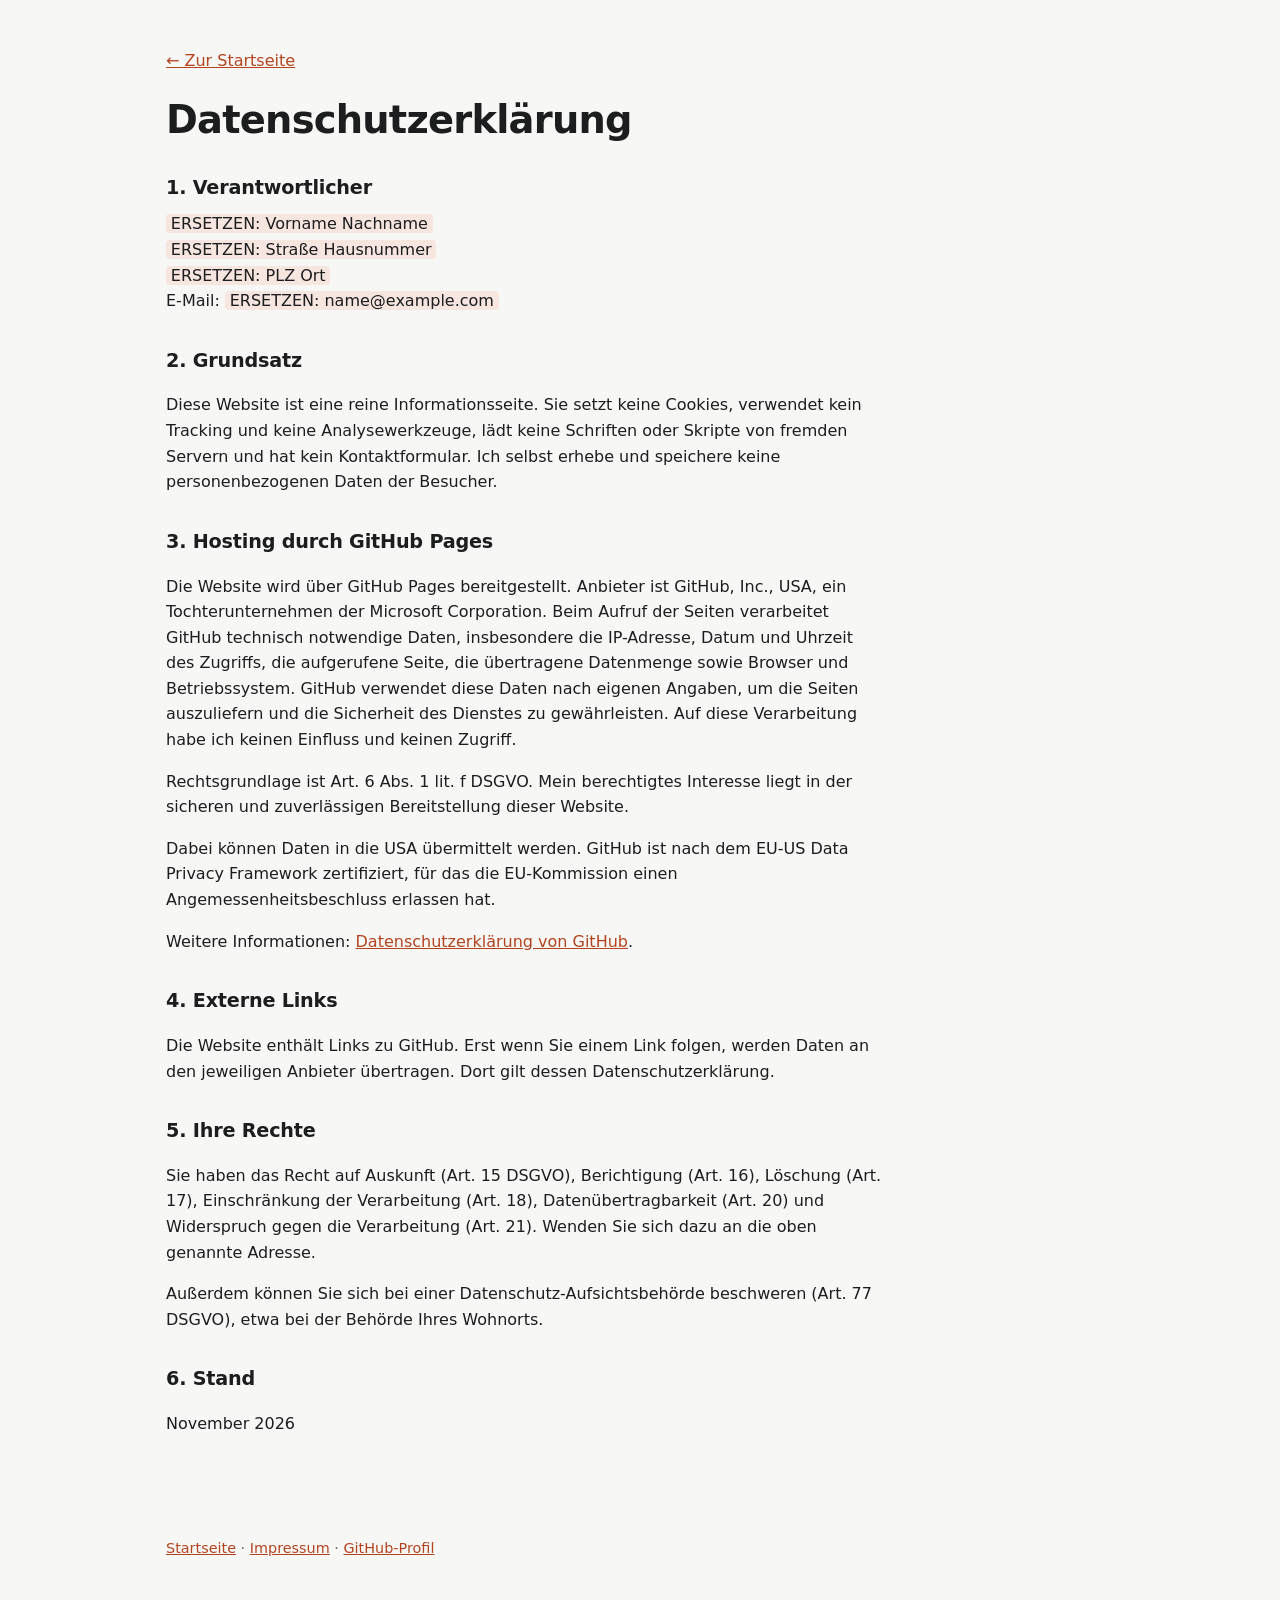
==== datenschutz.html @ 92acfa61 "Website: Impressum, Datenschutz, Barrierefreiheit - impressum.html und datenschutz.html mit Platzhal" ====
<!doctype html>
<html lang="de">
<head>
<meta charset="utf-8">
<meta name="viewport" content="width=device-width, initial-scale=1">
<title>Datenschutzerklärung</title>
<meta name="robots" content="noindex">
<link rel="stylesheet" href="style.css">
</head>
<body>
<a class="skip" href="#inhalt">Zum Inhalt springen</a>

<!--
  VOR DER VEROEFFENTLICHUNG AUSFUELLEN:
  Alle Stellen mit ERSETZEN durch die eigenen Angaben ersetzen und die
  Markierung class="todo" entfernen. Die Erklaerung passt nur, solange die
  Seite keine Cookies, kein Tracking, keine externen Schriften oder Skripte
  und kein Kontaktformular verwendet.
-->

<main id="inhalt" class="legal">
  <div class="wrap">
    <a class="back" href="index.html">← Zur Startseite</a>
    <h1>Datenschutzerklärung</h1>

    <h2>1. Verantwortlicher</h2>
    <address>
      <span class="todo">ERSETZEN: Vorname Nachname</span><br>
      <span class="todo">ERSETZEN: Straße Hausnummer</span><br>
      <span class="todo">ERSETZEN: PLZ Ort</span><br>
      E-Mail: <span class="todo">ERSETZEN: name@example.com</span>
    </address>

    <h2>2. Grundsatz</h2>
    <p>Diese Website ist eine reine Informationsseite. Sie setzt keine Cookies, verwendet kein Tracking
      und keine Analysewerkzeuge, lädt keine Schriften oder Skripte von fremden Servern und hat kein
      Kontaktformular. Ich selbst erhebe und speichere keine personenbezogenen Daten der Besucher.</p>

    <h2>3. Hosting durch GitHub Pages</h2>
    <p>Die Website wird über GitHub Pages bereitgestellt. Anbieter ist GitHub, Inc., USA, ein
      Tochterunternehmen der Microsoft Corporation. Beim Aufruf der Seiten verarbeitet GitHub technisch
      notwendige Daten, insbesondere die IP-Adresse, Datum und Uhrzeit des Zugriffs, die aufgerufene
      Seite, die übertragene Datenmenge sowie Browser und Betriebssystem. GitHub verwendet diese Daten
      nach eigenen Angaben, um die Seiten auszuliefern und die Sicherheit des Dienstes zu gewährleisten.
      Auf diese Verarbeitung habe ich keinen Einfluss und keinen Zugriff.</p>
    <p>Rechtsgrundlage ist Art. 6 Abs. 1 lit. f DSGVO. Mein berechtigtes Interesse liegt in der sicheren
      und zuverlässigen Bereitstellung dieser Website.</p>
    <p>Dabei können Daten in die USA übermittelt werden. GitHub ist nach dem EU-US Data Privacy Framework
      zertifiziert, für das die EU-Kommission einen Angemessenheitsbeschluss erlassen hat.</p>
    <p>Weitere Informationen:
      <a href="https://docs.github.com/de/site-policy/privacy-policies/github-general-privacy-statement">Datenschutzerklärung von GitHub</a>.</p>

    <h2>4. Externe Links</h2>
    <p>Die Website enthält Links zu GitHub. Erst wenn Sie einem Link folgen, werden Daten an den
      jeweiligen Anbieter übertragen. Dort gilt dessen Datenschutzerklärung.</p>

    <h2>5. Ihre Rechte</h2>
    <p>Sie haben das Recht auf Auskunft (Art. 15 DSGVO), Berichtigung (Art. 16), Löschung (Art. 17),
      Einschränkung der Verarbeitung (Art. 18), Datenübertragbarkeit (Art. 20) und Widerspruch gegen
      die Verarbeitung (Art. 21). Wenden Sie sich dazu an die oben genannte Adresse.</p>
    <p>Außerdem können Sie sich bei einer Datenschutz-Aufsichtsbehörde beschweren (Art. 77 DSGVO),
      etwa bei der Behörde Ihres Wohnorts.</p>

    <h2>6. Stand</h2>
    <p>November 2026</p>
  </div>
</main>

<footer>
  <div class="wrap">
    <nav aria-label="Rechtliches und Links">
      <a href="index.html">Startseite</a> ·
      <a href="impressum.html">Impressum</a> ·
      <a href="https://github.com/Chicco70">GitHub-Profil</a>
    </nav>
  </div>
</footer>
</body>
</html>
---- style.css ----
:root {
    --bg: #f7f7f5;
    --surface: #ffffff;
    --text: #1c1d1f;
    --muted: #5d6066;
    --line: #e2e2de;
    --accent: #b4441f;
    --accent-soft: #f6e6df;
    --code-bg: #efefeb;
    --shadow: 0 1px 2px rgba(0,0,0,.04), 0 4px 16px rgba(0,0,0,.04);
  }
  @media (prefers-color-scheme: dark) {
    :root:not([data-theme="light"]) {
      --bg: #141516;
      --surface: #1c1d1f;
      --text: #ececea;
      --muted: #a1a3a8;
      --line: #2e3033;
      --accent: #e88a63;
      --accent-soft: #3a2620;
      --code-bg: #26282b;
      --shadow: none;
    }
  }
  :root[data-theme="dark"] {
    --bg: #141516;
    --surface: #1c1d1f;
    --text: #ececea;
    --muted: #a1a3a8;
    --line: #2e3033;
    --accent: #e88a63;
    --accent-soft: #3a2620;
    --code-bg: #26282b;
    --shadow: none;
  }

  * { box-sizing: border-box; }
  html { -webkit-text-size-adjust: 100%; }
  body {
    margin: 0;
    background: var(--bg);
    color: var(--text);
    font: 16px/1.6 system-ui, -apple-system, "Segoe UI", Roboto, "Helvetica Neue", Arial, sans-serif;
  }
  .wrap { max-width: 980px; margin: 0 auto; padding: 0 16px; }
  a { color: var(--accent); }
  a:focus-visible { outline: 3px solid var(--accent); outline-offset: 2px; border-radius: 3px; }
  .skip {
    position: absolute; left: 16px; top: -48px; z-index: 10;
    background: var(--surface); color: var(--text); border: 2px solid var(--accent);
    padding: 8px 14px; border-radius: 8px; text-decoration: none;
  }
  .skip:focus { top: 12px; }
  code {
    font: .88em ui-monospace, SFMono-Regular, Menlo, Consolas, monospace;
    background: var(--code-bg);
    padding: .1em .35em;
    border-radius: 4px;
  }

  header { padding: 72px 0 48px; border-bottom: 1px solid var(--line); }
  .eyebrow {
    font: 600 .8rem/1 ui-monospace, SFMono-Regular, Menlo, Consolas, monospace;
    letter-spacing: .08em; text-transform: uppercase; color: var(--accent);
  }
  h1 { font-size: clamp(2rem, 5vw, 3.1rem); line-height: 1.12; margin: 14px 0 18px; letter-spacing: -.02em; }
  .lead { font-size: 1.15rem; color: var(--muted); max-width: 680px; margin: 0; }
  .badges { display: flex; flex-wrap: wrap; gap: 8px; margin-top: 26px; }
  .badge {
    border: 1px solid var(--line); background: var(--surface);
    border-radius: 999px; padding: 4px 12px; font-size: .85rem; color: var(--muted);
  }

  section { padding: 56px 0; border-bottom: 1px solid var(--line); }
  h2 { font-size: 1.5rem; margin: 0 0 8px; letter-spacing: -.01em; }
  .sub { color: var(--muted); margin: 0 0 28px; }

  /* Ablauf */
  .flow { display: grid; grid-template-columns: repeat(3, 1fr); gap: 14px; position: relative; list-style: none; margin: 0; padding: 0; }
  .step {
    background: var(--surface); border: 1px solid var(--line); border-radius: 12px;
    padding: 18px; box-shadow: var(--shadow); position: relative;
  }
  .step .n { font: 600 .78rem ui-monospace, Menlo, Consolas, monospace; color: var(--accent); }
  .step h3 { margin: 4px 0 4px; font-size: 1.1rem; }
  .step p { margin: 0; color: var(--muted); font-size: .93rem; }
  .step:not(:last-child)::after {
    content: "→"; content: "→" / ""; position: absolute; right: -12px; top: 50%; transform: translateY(-50%);
    color: var(--muted); font-size: 1.1rem; background: var(--bg); line-height: 1;
  }
  .side {
    margin: 14px auto 0; max-width: calc((100% - 28px) / 3);
    border-style: dashed; text-align: center;
  }
  .side::before {
    content: "↑"; content: "↑" / ""; position: absolute; top: -26px; left: 50%; transform: translateX(-50%);
    color: var(--muted);
  }

  /* Projekte */
  .projects { display: grid; gap: 18px; }
  .card {
    background: var(--surface); border: 1px solid var(--line); border-radius: 14px;
    padding: 24px; box-shadow: var(--shadow);
    display: grid; grid-template-columns: 1fr 1.25fr; gap: 24px;
  }
  .card h3 { margin: 0 0 6px; font-size: 1.3rem; }
  .card .role { margin: 0 0 12px; color: var(--accent); font-weight: 600; font-size: .9rem; }
  .card p { margin: 0 0 12px; }
  .card ul { margin: 0; padding-left: 18px; }
  .card li { margin: 4px 0; }
  .card li::marker { color: var(--accent); }
  .tags { display: flex; flex-wrap: wrap; gap: 6px; margin-top: 8px; }
  .tag {
    font: .78rem ui-monospace, Menlo, Consolas, monospace;
    background: var(--accent-soft); color: var(--text); border-radius: 6px; padding: 2px 8px;
  }

  /* Prinzipien */
  .grid4 { display: grid; grid-template-columns: repeat(auto-fit, minmax(200px, 1fr)); gap: 14px; }
  .principle { background: var(--surface); border: 1px solid var(--line); border-radius: 12px; padding: 18px; }
  .principle h3 { margin: 0 0 6px; font-size: 1rem; }
  .principle p { margin: 0; color: var(--muted); font-size: .93rem; }

  /* Beispiel */
  pre {
    background: var(--code-bg); border: 1px solid var(--line); border-radius: 12px;
    padding: 18px; overflow-x: auto; margin: 0;
    font: .88rem/1.65 ui-monospace, SFMono-Regular, Menlo, Consolas, monospace;
  }
  pre .c { color: var(--muted); }

  footer { padding: 36px 0 56px; color: var(--muted); font-size: .9rem; }
  footer p { margin: 0 0 8px; }

  /* Rechtliche Seiten */
  .legal { padding: 48px 0; }
  .legal h1 { font-size: clamp(1.8rem, 4vw, 2.4rem); margin: 0 0 24px; }
  .legal h2 { font-size: 1.2rem; margin: 32px 0 8px; }
  .legal p, .legal li { max-width: 720px; }
  .legal address { font-style: normal; }
  .back { display: inline-block; margin-bottom: 24px; }
  .todo { background: var(--accent-soft); padding: 0 .3em; border-radius: 4px; }

  @media (max-width: 760px) {
    header { padding: 48px 0 36px; }
    section { padding: 40px 0; }
    .flow { grid-template-columns: 1fr; }
    .step:not(:last-child)::after { content: "↓"; content: "↓" / ""; right: auto; left: 50%; top: auto; bottom: -19px; transform: translateX(-50%); }
    .side { max-width: none; margin-top: 30px; }
    .card { grid-template-columns: 1fr; gap: 8px; padding: 20px; }
  }
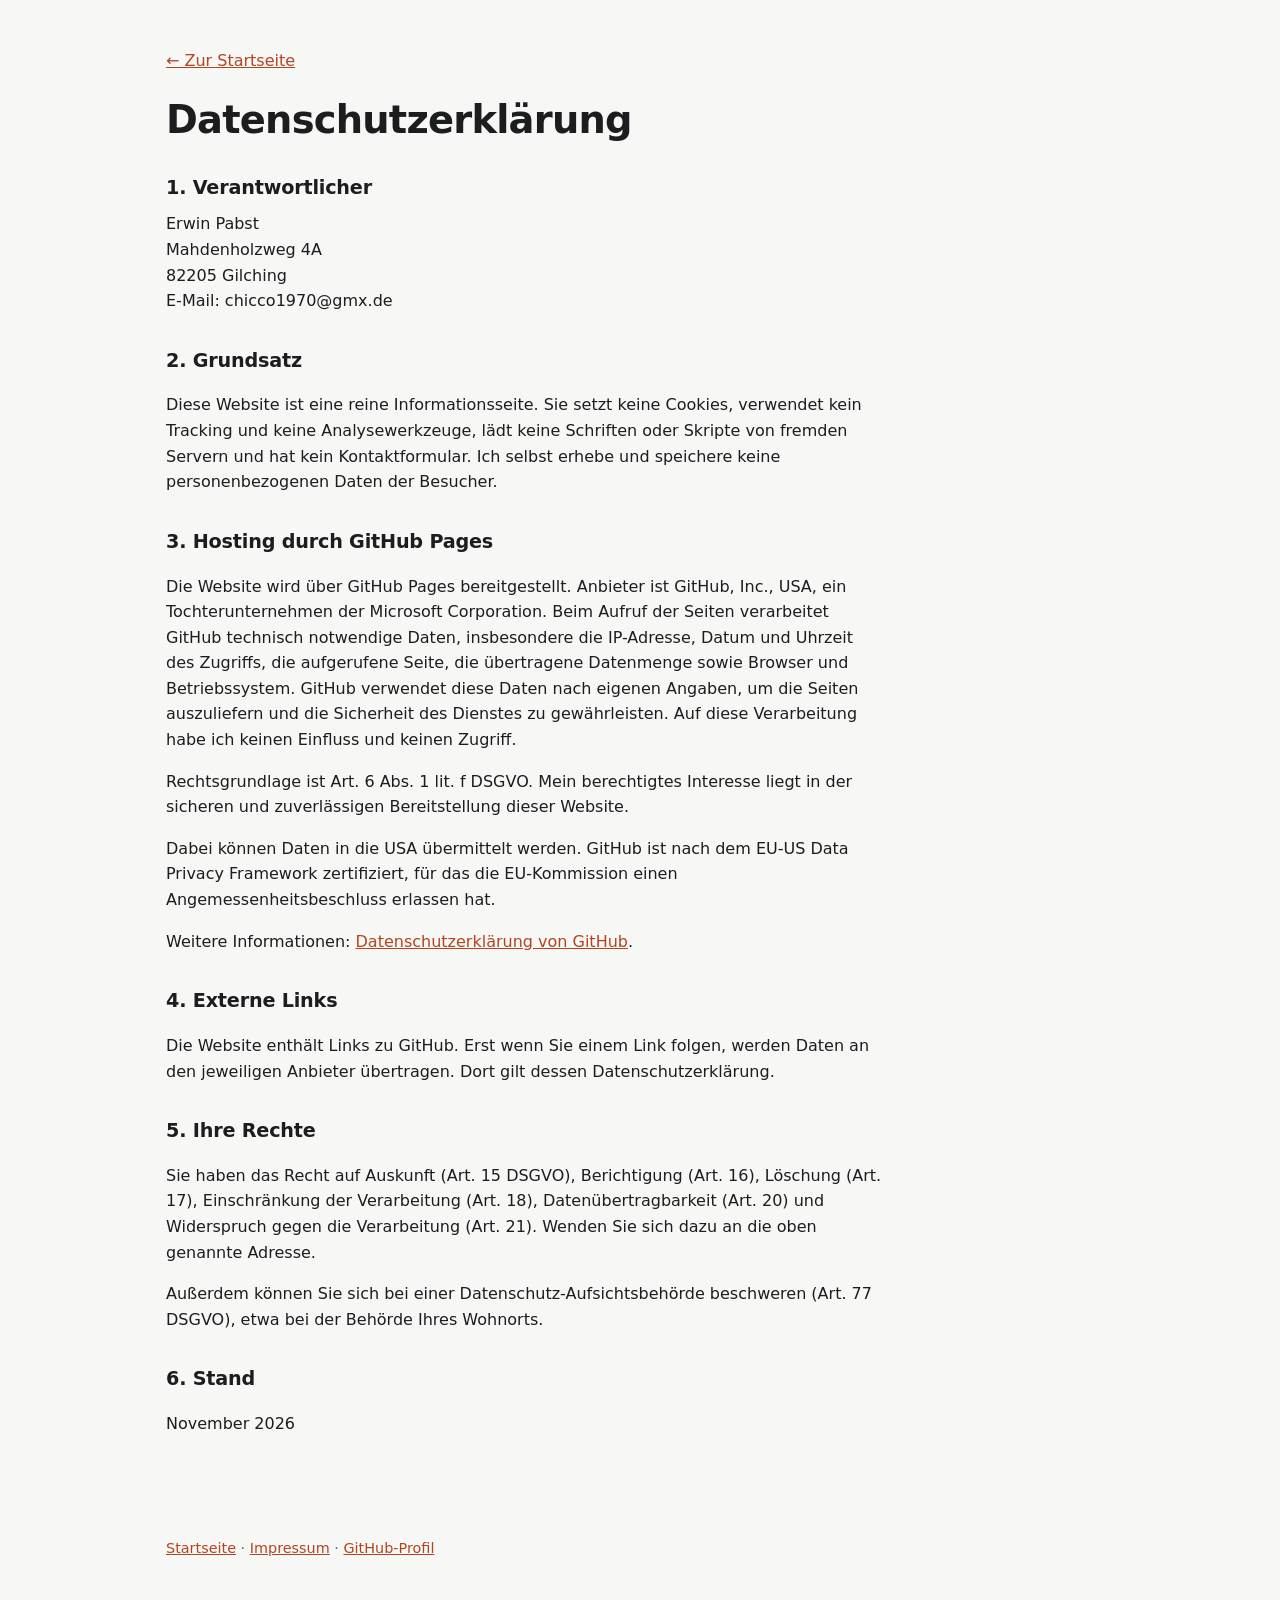
==== commit 97c1b3b0: "Update contact information in datenschutz.html" ====
--- a/datenschutz.html
+++ b/datenschutz.html
@@ -25,10 +25,10 @@
 
     <h2>1. Verantwortlicher</h2>
     <address>
-      <span class="todo">ERSETZEN: Vorname Nachname</span><br>
-      <span class="todo">ERSETZEN: Straße Hausnummer</span><br>
-      <span class="todo">ERSETZEN: PLZ Ort</span><br>
-      E-Mail: <span class="todo">ERSETZEN: name@example.com</span>
+      <span>Erwin Pabst</span><br>
+      <span>Mahdenholzweg 4A</span><br>
+      <span>82205 Gilching</span><br>
+      E-Mail: <span>chicco1970@gmx.de</span>
     </address>
 
     <h2>2. Grundsatz</h2>
